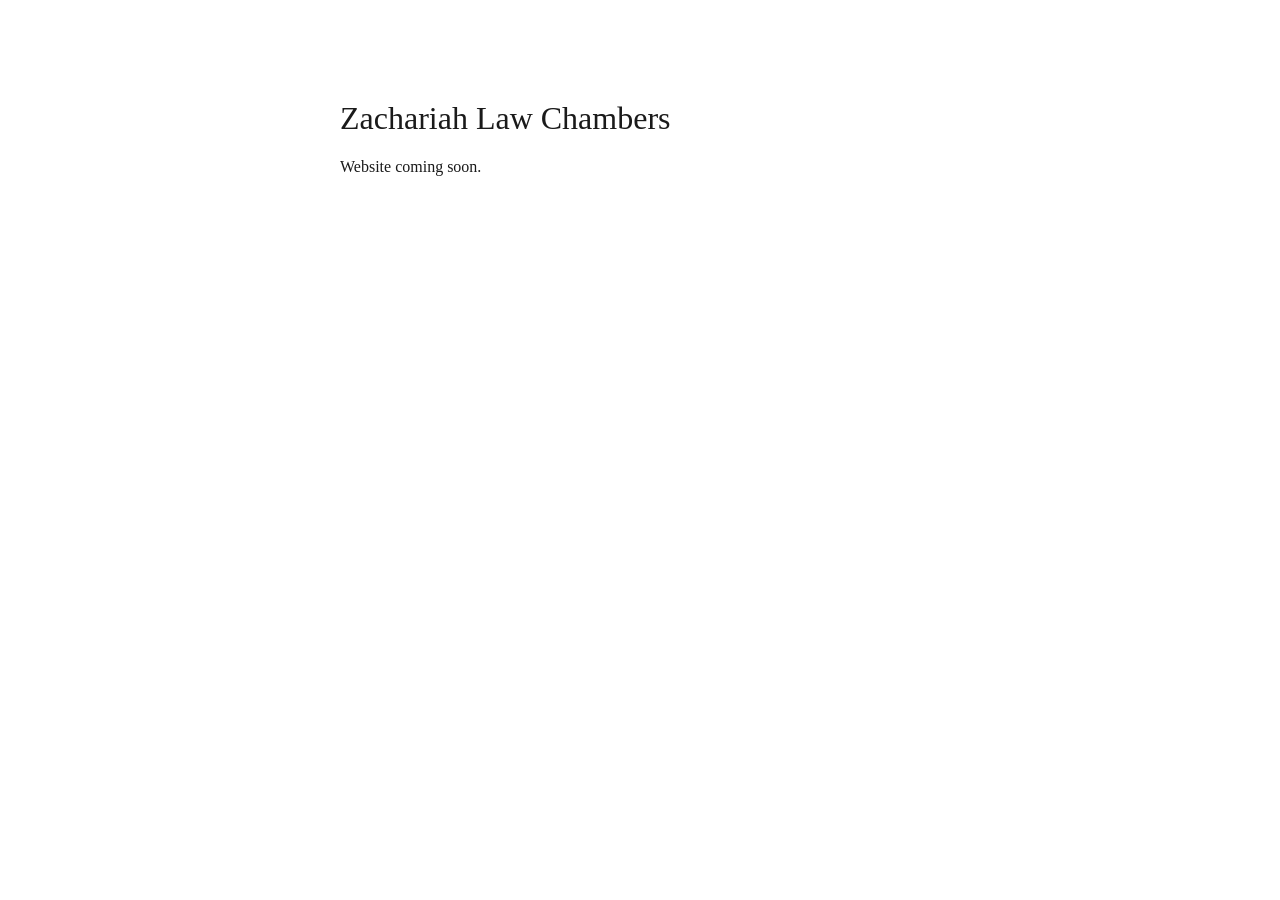
==== index.html @ 3ccd7666 "Create index.html" ====
<!DOCTYPE html>
<html lang="en">
<head>
    <meta charset="UTF-8">
    <meta name="viewport" content="width=device-width, initial-scale=1.0">
    <title>Zachariah Law Chambers</title>
    <meta name="robots" content="noindex">
</head>
<body style="font-family: Georgia, serif; max-width: 600px; margin: 100px auto; padding: 0 20px; color: #1a1a1a;">
    <h1 style="font-weight: normal;">Zachariah Law Chambers</h1>
    <p>Website coming soon.</p>
</body>
</html>
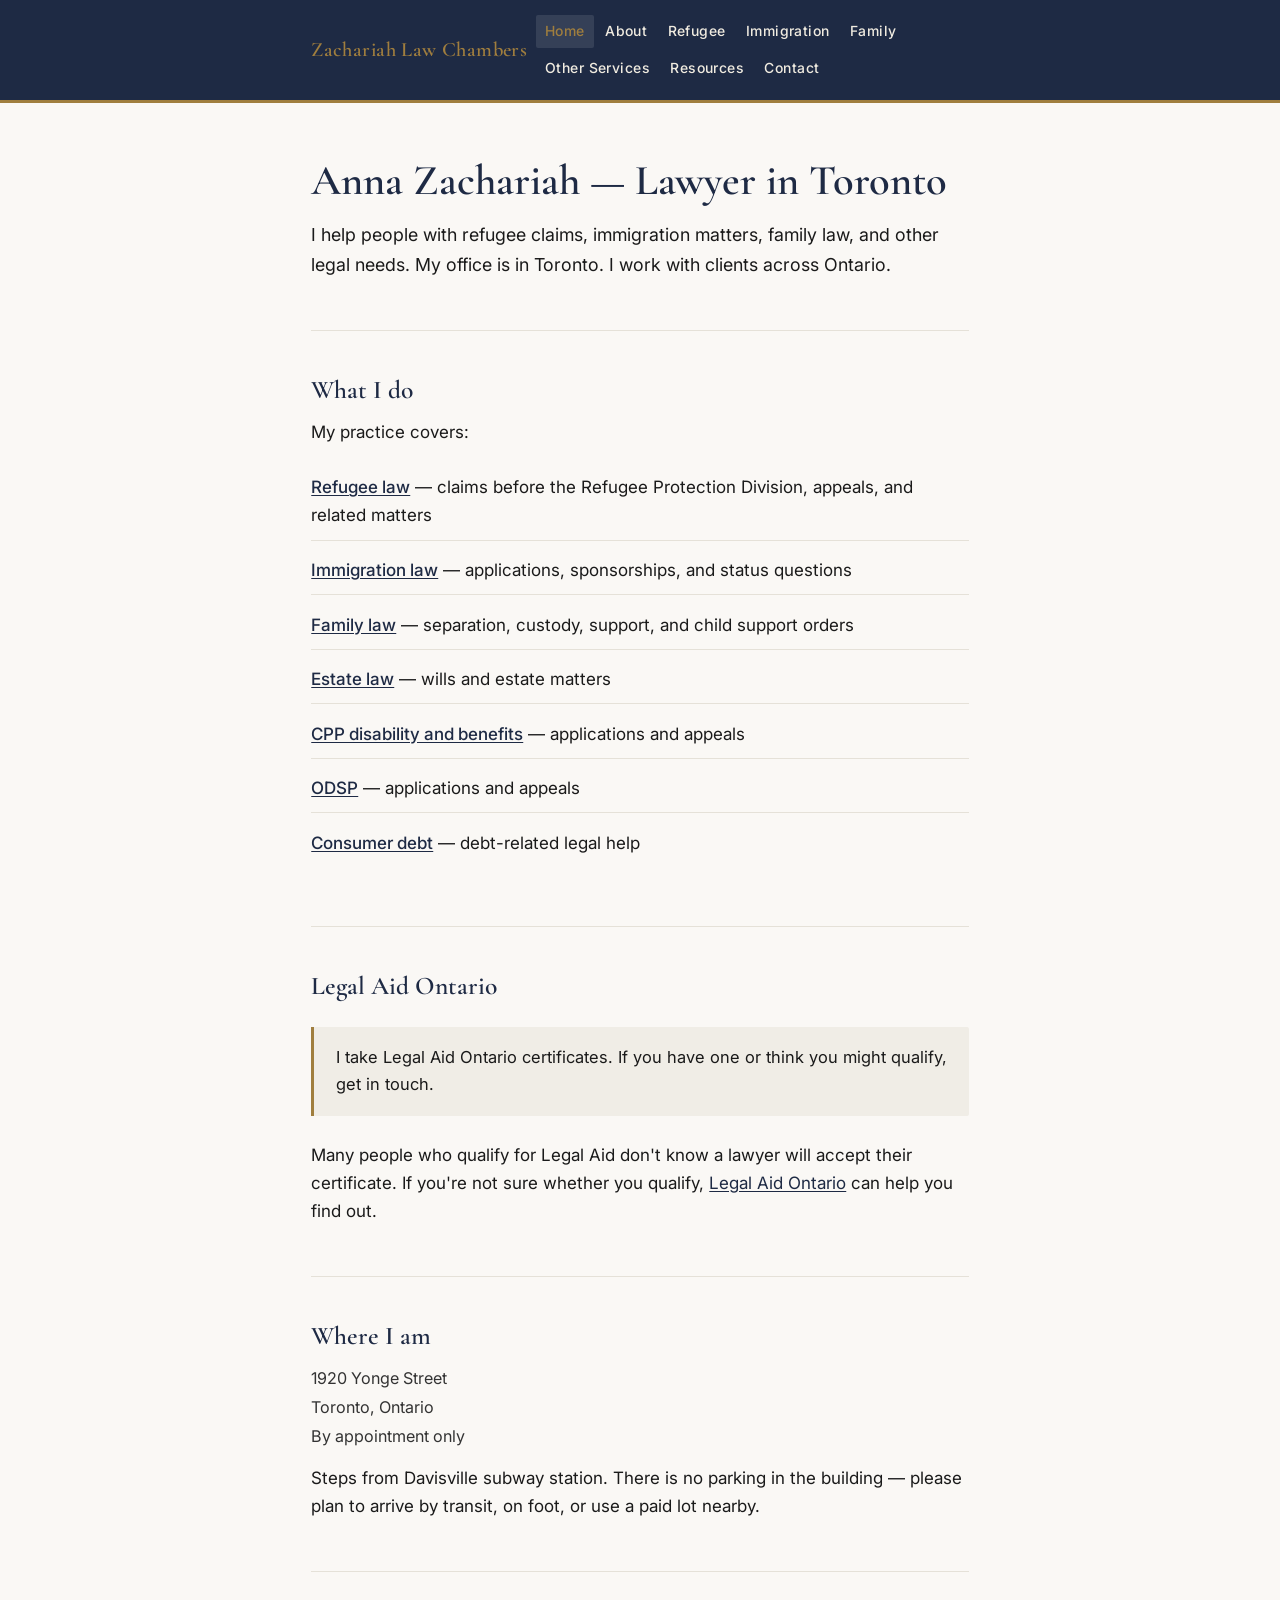
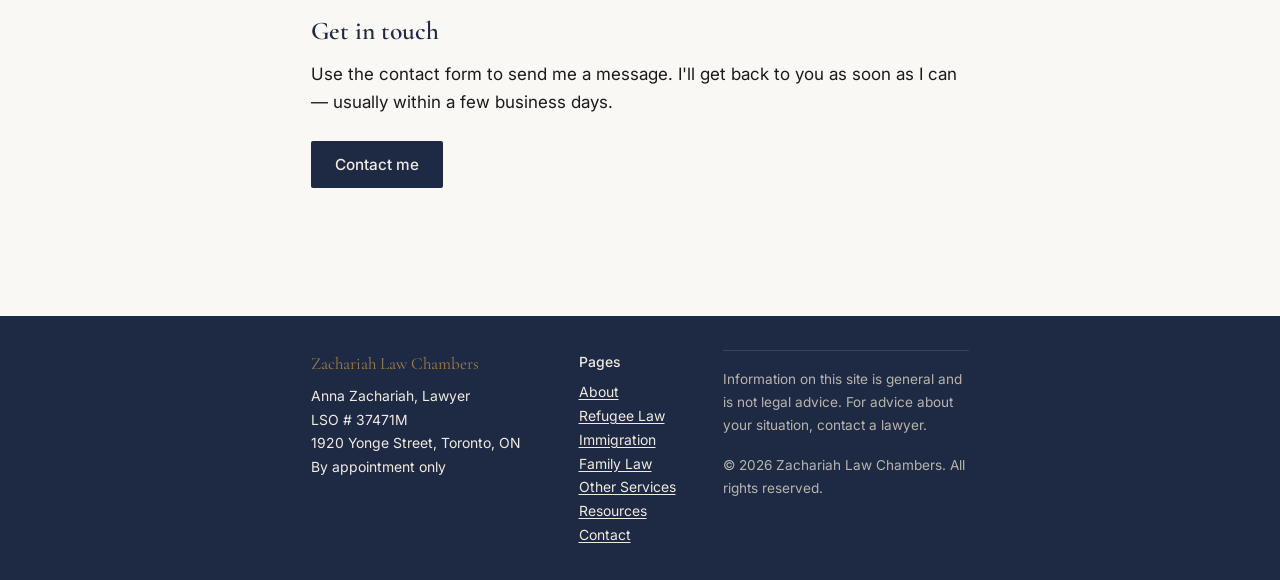
==== commit 266f42d6: "Initial build of Zachariah Law Chambers website 11 files: shared stylesheet, 8 content pages, 404, r" ====
--- a/index.html
+++ b/index.html
@@ -1,13 +1,114 @@
 <!DOCTYPE html>
 <html lang="en">
 <head>
-    <meta charset="UTF-8">
-    <meta name="viewport" content="width=device-width, initial-scale=1.0">
-    <title>Zachariah Law Chambers</title>
-    <meta name="robots" content="noindex">
+  <meta charset="UTF-8">
+  <meta name="viewport" content="width=device-width, initial-scale=1.0">
+  <title>Zachariah Law Chambers — Toronto Lawyer</title>
+  <meta name="description" content="Anna Zachariah is a Toronto lawyer focusing on refugee law, immigration, family law, and related legal matters. Accepting Legal Aid Ontario certificates.">
+  <link rel="preconnect" href="https://fonts.googleapis.com">
+  <link rel="preconnect" href="https://fonts.gstatic.com" crossorigin>
+  <link rel="stylesheet" href="styles.css">
 </head>
-<body style="font-family: Georgia, serif; max-width: 600px; margin: 100px auto; padding: 0 20px; color: #1a1a1a;">
-    <h1 style="font-weight: normal;">Zachariah Law Chambers</h1>
-    <p>Website coming soon.</p>
+<body>
+
+  <a href="#main-content" class="skip-link">Skip to main content</a>
+
+  <header class="site-header">
+    <div class="container">
+      <a href="index.html" class="site-name">Zachariah Law Chambers</a>
+      <nav class="site-nav" aria-label="Main navigation">
+        <a href="index.html" aria-current="page">Home</a>
+        <a href="about.html">About</a>
+        <a href="refugee.html">Refugee</a>
+        <a href="immigration.html">Immigration</a>
+        <a href="family.html">Family</a>
+        <a href="other-services.html">Other Services</a>
+        <a href="resources.html">Resources</a>
+        <a href="contact.html">Contact</a>
+      </nav>
+    </div>
+  </header>
+
+  <main id="main-content">
+
+    <div class="container">
+
+      <div class="page-intro">
+        <h1>Anna Zachariah — Lawyer in Toronto</h1>
+        <p>I help people with refugee claims, immigration matters, family law, and other legal needs. My office is in Toronto. I work with clients across Ontario.</p>
+      </div>
+
+      <div class="page-content">
+
+        <section>
+          <h2>What I do</h2>
+          <p>My practice covers:</p>
+          <ul class="practice-list">
+            <li><a href="refugee.html">Refugee law</a> — claims before the Refugee Protection Division, appeals, and related matters</li>
+            <li><a href="immigration.html">Immigration law</a> — applications, sponsorships, and status questions</li>
+            <li><a href="family.html">Family law</a> — separation, custody, support, and child support orders</li>
+            <li><a href="other-services.html">Estate law</a> — wills and estate matters</li>
+            <li><a href="other-services.html">CPP disability and benefits</a> — applications and appeals</li>
+            <li><a href="other-services.html">ODSP</a> — applications and appeals</li>
+            <li><a href="other-services.html">Consumer debt</a> — debt-related legal help</li>
+          </ul>
+        </section>
+
+        <section>
+          <h2>Legal Aid Ontario</h2>
+          <div class="highlight-box">
+            <p>I take Legal Aid Ontario certificates. If you have one or think you might qualify, get in touch.</p>
+          </div>
+          <p>Many people who qualify for Legal Aid don't know a lawyer will accept their certificate. If you're not sure whether you qualify, <a href="https://www.legalaid.on.ca" target="_blank" rel="noopener">Legal Aid Ontario</a> can help you find out.</p>
+        </section>
+
+        <section>
+          <h2>Where I am</h2>
+          <address class="address-block">
+            1920 Yonge Street<br>
+            Toronto, Ontario<br>
+            By appointment only
+          </address>
+          <p style="margin-top:0.75rem;">Steps from Davisville subway station. There is no parking in the building — please plan to arrive by transit, on foot, or use a paid lot nearby.</p>
+        </section>
+
+        <section>
+          <h2>Get in touch</h2>
+          <p>Use the contact form to send me a message. I'll get back to you as soon as I can — usually within a few business days.</p>
+          <a href="contact.html" class="btn">Contact me</a>
+        </section>
+
+      </div>
+
+    </div>
+
+  </main>
+
+  <footer class="site-footer">
+    <div class="container">
+      <div>
+        <span class="footer-firm">Zachariah Law Chambers</span>
+        Anna Zachariah, Lawyer<br>
+        LSO # 37471M<br>
+        1920 Yonge Street, Toronto, ON<br>
+        By appointment only
+      </div>
+      <div>
+        <strong style="display:block;margin-bottom:0.4rem;color:#f0ebe0;">Pages</strong>
+        <a href="about.html">About</a><br>
+        <a href="refugee.html">Refugee Law</a><br>
+        <a href="immigration.html">Immigration</a><br>
+        <a href="family.html">Family Law</a><br>
+        <a href="other-services.html">Other Services</a><br>
+        <a href="resources.html">Resources</a><br>
+        <a href="contact.html">Contact</a>
+      </div>
+      <div class="footer-disclaimer">
+        <p>Information on this site is general and is not legal advice. For advice about your situation, contact a lawyer.</p>
+        <p style="margin-top:0.5rem;">&copy; 2026 Zachariah Law Chambers. All rights reserved.</p>
+      </div>
+    </div>
+  </footer>
+
 </body>
 </html>
--- a/styles.css
+++ b/styles.css
@@ -0,0 +1,421 @@
+/* ============================================================
+   Zachariah Law Chambers — shared stylesheet
+   ============================================================ */
+
+/* --- Google Fonts import --- */
+@import url('https://fonts.googleapis.com/css2?family=Cormorant+Garamond:ital,wght@0,400;0,600;1,400&family=Inter:wght@400;500&display=swap');
+
+/* --- Reset & box model --- */
+*, *::before, *::after {
+  box-sizing: border-box;
+  margin: 0;
+  padding: 0;
+}
+
+/* --- Design tokens --- */
+:root {
+  --bg:         #faf8f5;
+  --text:       #1a1a1a;
+  --navy:       #1e2a44;
+  --gold:       #a07e3e;
+  --border:     #e5e1d8;
+  --nav-text:   #f0ebe0;
+  --link:       #1e2a44;
+  --link-hover: #a07e3e;
+  --max-width:  700px;
+  --font-serif: 'Cormorant Garamond', Georgia, serif;
+  --font-sans:  'Inter', system-ui, sans-serif;
+}
+
+/* --- Base --- */
+html {
+  font-size: 17px;
+  -webkit-text-size-adjust: 100%;
+}
+
+body {
+  background-color: var(--bg);
+  color: var(--text);
+  font-family: var(--font-sans);
+  line-height: 1.65;
+  min-height: 100vh;
+  display: flex;
+  flex-direction: column;
+}
+
+main {
+  flex: 1;
+}
+
+/* --- Typography --- */
+h1, h2, h3 {
+  font-family: var(--font-serif);
+  font-weight: 600;
+  line-height: 1.25;
+  color: var(--navy);
+}
+
+h1 { font-size: 2rem; }
+h2 { font-size: 1.5rem; margin-top: 2.5rem; margin-bottom: 0.75rem; }
+h3 { font-size: 1.15rem; margin-top: 1.75rem; margin-bottom: 0.5rem; }
+
+p { margin-bottom: 1rem; }
+
+ul, ol {
+  padding-left: 1.5rem;
+  margin-bottom: 1rem;
+}
+
+li { margin-bottom: 0.3rem; }
+
+strong { font-weight: 500; }
+
+a {
+  color: var(--link);
+  text-decoration: underline;
+  text-underline-offset: 2px;
+}
+
+a:hover, a:focus {
+  color: var(--link-hover);
+}
+
+/* --- Layout container --- */
+.container {
+  width: 100%;
+  max-width: var(--max-width);
+  margin: 0 auto;
+  padding: 0 1.25rem;
+}
+
+/* --- Site header --- */
+.site-header {
+  background-color: var(--navy);
+  padding: 0.9rem 0;
+  border-bottom: 3px solid var(--gold);
+}
+
+.site-header .container {
+  display: flex;
+  align-items: center;
+  justify-content: space-between;
+  flex-wrap: wrap;
+  gap: 0.5rem;
+}
+
+.site-name {
+  font-family: var(--font-serif);
+  font-size: 1.2rem;
+  font-weight: 600;
+  color: var(--gold);
+  text-decoration: none;
+  letter-spacing: 0.02em;
+  flex-shrink: 0;
+}
+
+.site-name:hover {
+  color: #c4a060;
+}
+
+/* --- Navigation --- */
+.site-nav {
+  display: flex;
+  flex-wrap: wrap;
+  gap: 0.2rem 0.1rem;
+  align-items: center;
+}
+
+.site-nav a {
+  color: var(--nav-text);
+  text-decoration: none;
+  font-size: 0.82rem;
+  font-weight: 500;
+  letter-spacing: 0.03em;
+  padding: 0.3rem 0.55rem;
+  border-radius: 2px;
+  transition: background-color 0.15s, color 0.15s;
+  white-space: nowrap;
+}
+
+.site-nav a:hover,
+.site-nav a:focus,
+.site-nav a[aria-current="page"] {
+  background-color: rgba(255,255,255,0.1);
+  color: var(--gold);
+}
+
+/* --- Page hero / intro block --- */
+.page-intro {
+  padding: 3rem 0 2rem;
+  border-bottom: 1px solid var(--border);
+  margin-bottom: 2.5rem;
+}
+
+.page-intro h1 {
+  margin-bottom: 0.75rem;
+}
+
+.page-intro p {
+  font-size: 1.05rem;
+  max-width: 60ch;
+}
+
+/* --- Main content area --- */
+.page-content {
+  padding-bottom: 3rem;
+}
+
+.page-content section {
+  margin-bottom: 2.5rem;
+  padding-bottom: 2rem;
+  border-bottom: 1px solid var(--border);
+}
+
+.page-content section:last-child {
+  border-bottom: none;
+}
+
+/* --- Practice area list (home page) --- */
+.practice-list {
+  list-style: none;
+  padding-left: 0;
+  margin-bottom: 1.5rem;
+}
+
+.practice-list li {
+  padding: 0.6rem 0;
+  border-bottom: 1px solid var(--border);
+  font-size: 1rem;
+}
+
+.practice-list li:last-child {
+  border-bottom: none;
+}
+
+.practice-list a {
+  font-weight: 500;
+}
+
+/* --- Highlight box (LAO, key info) --- */
+.highlight-box {
+  background-color: #f0ede6;
+  border-left: 3px solid var(--gold);
+  padding: 1rem 1.25rem;
+  margin: 1.5rem 0;
+  border-radius: 0 2px 2px 0;
+}
+
+.highlight-box p {
+  margin-bottom: 0;
+  font-size: 0.97rem;
+}
+
+/* --- CTA button --- */
+.btn {
+  display: inline-block;
+  background-color: var(--navy);
+  color: var(--nav-text);
+  text-decoration: none;
+  font-family: var(--font-sans);
+  font-size: 0.9rem;
+  font-weight: 500;
+  padding: 0.65rem 1.4rem;
+  border-radius: 2px;
+  border: none;
+  cursor: pointer;
+  transition: background-color 0.15s;
+  margin-top: 0.5rem;
+}
+
+.btn:hover, .btn:focus {
+  background-color: #2c3d60;
+  color: var(--nav-text);
+}
+
+/* --- Disclaimer box --- */
+.disclaimer-box {
+  background-color: #f5f2ed;
+  border: 1px solid var(--border);
+  padding: 1rem 1.25rem;
+  margin: 1.5rem 0;
+  font-size: 0.88rem;
+  color: #444;
+  border-radius: 2px;
+}
+
+.disclaimer-box p {
+  margin-bottom: 0;
+}
+
+/* --- Contact form --- */
+.contact-form {
+  margin: 1.5rem 0;
+}
+
+.form-group {
+  margin-bottom: 1.25rem;
+}
+
+.form-group label {
+  display: block;
+  font-size: 0.9rem;
+  font-weight: 500;
+  margin-bottom: 0.35rem;
+  color: var(--text);
+}
+
+.form-group input,
+.form-group textarea,
+.form-group select {
+  width: 100%;
+  font-family: var(--font-sans);
+  font-size: 0.97rem;
+  padding: 0.6rem 0.75rem;
+  border: 1px solid #c8c4bc;
+  border-radius: 2px;
+  background-color: #fff;
+  color: var(--text);
+  line-height: 1.5;
+  transition: border-color 0.15s;
+}
+
+.form-group input:focus,
+.form-group textarea:focus {
+  outline: none;
+  border-color: var(--navy);
+}
+
+.form-group textarea {
+  min-height: 130px;
+  resize: vertical;
+}
+
+/* --- Resources links list --- */
+.resource-group {
+  margin-bottom: 2rem;
+}
+
+.resource-group h3 {
+  margin-bottom: 0.75rem;
+}
+
+.resource-list {
+  list-style: none;
+  padding-left: 0;
+}
+
+.resource-list li {
+  padding: 0.55rem 0;
+  border-bottom: 1px solid var(--border);
+  font-size: 0.97rem;
+}
+
+.resource-list li:last-child {
+  border-bottom: none;
+}
+
+.resource-list .resource-desc {
+  display: block;
+  color: #555;
+  font-size: 0.88rem;
+  margin-top: 0.1rem;
+}
+
+/* --- Address block --- */
+.address-block {
+  font-style: normal;
+  font-size: 0.95rem;
+  line-height: 1.8;
+  color: #333;
+}
+
+/* --- Photo placeholder --- */
+.photo-placeholder {
+  width: 160px;
+  height: 200px;
+  background-color: var(--border);
+  display: flex;
+  align-items: center;
+  justify-content: center;
+  font-size: 0.82rem;
+  color: #888;
+  border-radius: 2px;
+  margin-bottom: 1.5rem;
+}
+
+/* --- Site footer --- */
+.site-footer {
+  background-color: var(--navy);
+  color: var(--nav-text);
+  font-size: 0.82rem;
+  line-height: 1.7;
+  padding: 2rem 0;
+  margin-top: auto;
+}
+
+.site-footer .container {
+  display: grid;
+  grid-template-columns: 1fr;
+  gap: 1.25rem;
+}
+
+.footer-firm {
+  font-family: var(--font-serif);
+  font-size: 1rem;
+  color: var(--gold);
+  margin-bottom: 0.3rem;
+  display: block;
+}
+
+.site-footer a {
+  color: var(--nav-text);
+}
+
+.site-footer a:hover {
+  color: var(--gold);
+}
+
+.footer-disclaimer {
+  color: #b8b4ac;
+  font-size: 0.8rem;
+  border-top: 1px solid rgba(255,255,255,0.12);
+  padding-top: 1rem;
+}
+
+/* --- Mobile: 600px and up --- */
+@media (min-width: 600px) {
+  h1 { font-size: 2.25rem; }
+
+  .site-footer .container {
+    grid-template-columns: 1fr 1fr;
+  }
+}
+
+/* --- Desktop: 900px and up --- */
+@media (min-width: 900px) {
+  h1 { font-size: 2.5rem; }
+
+  .site-header .container {
+    flex-wrap: nowrap;
+  }
+
+  .site-footer .container {
+    grid-template-columns: 2fr 1fr 2fr;
+  }
+}
+
+/* --- Skip link for accessibility --- */
+.skip-link {
+  position: absolute;
+  top: -100%;
+  left: 0;
+  background: var(--gold);
+  color: #fff;
+  padding: 0.5rem 1rem;
+  font-size: 0.9rem;
+  z-index: 1000;
+}
+
+.skip-link:focus {
+  top: 0;
+}
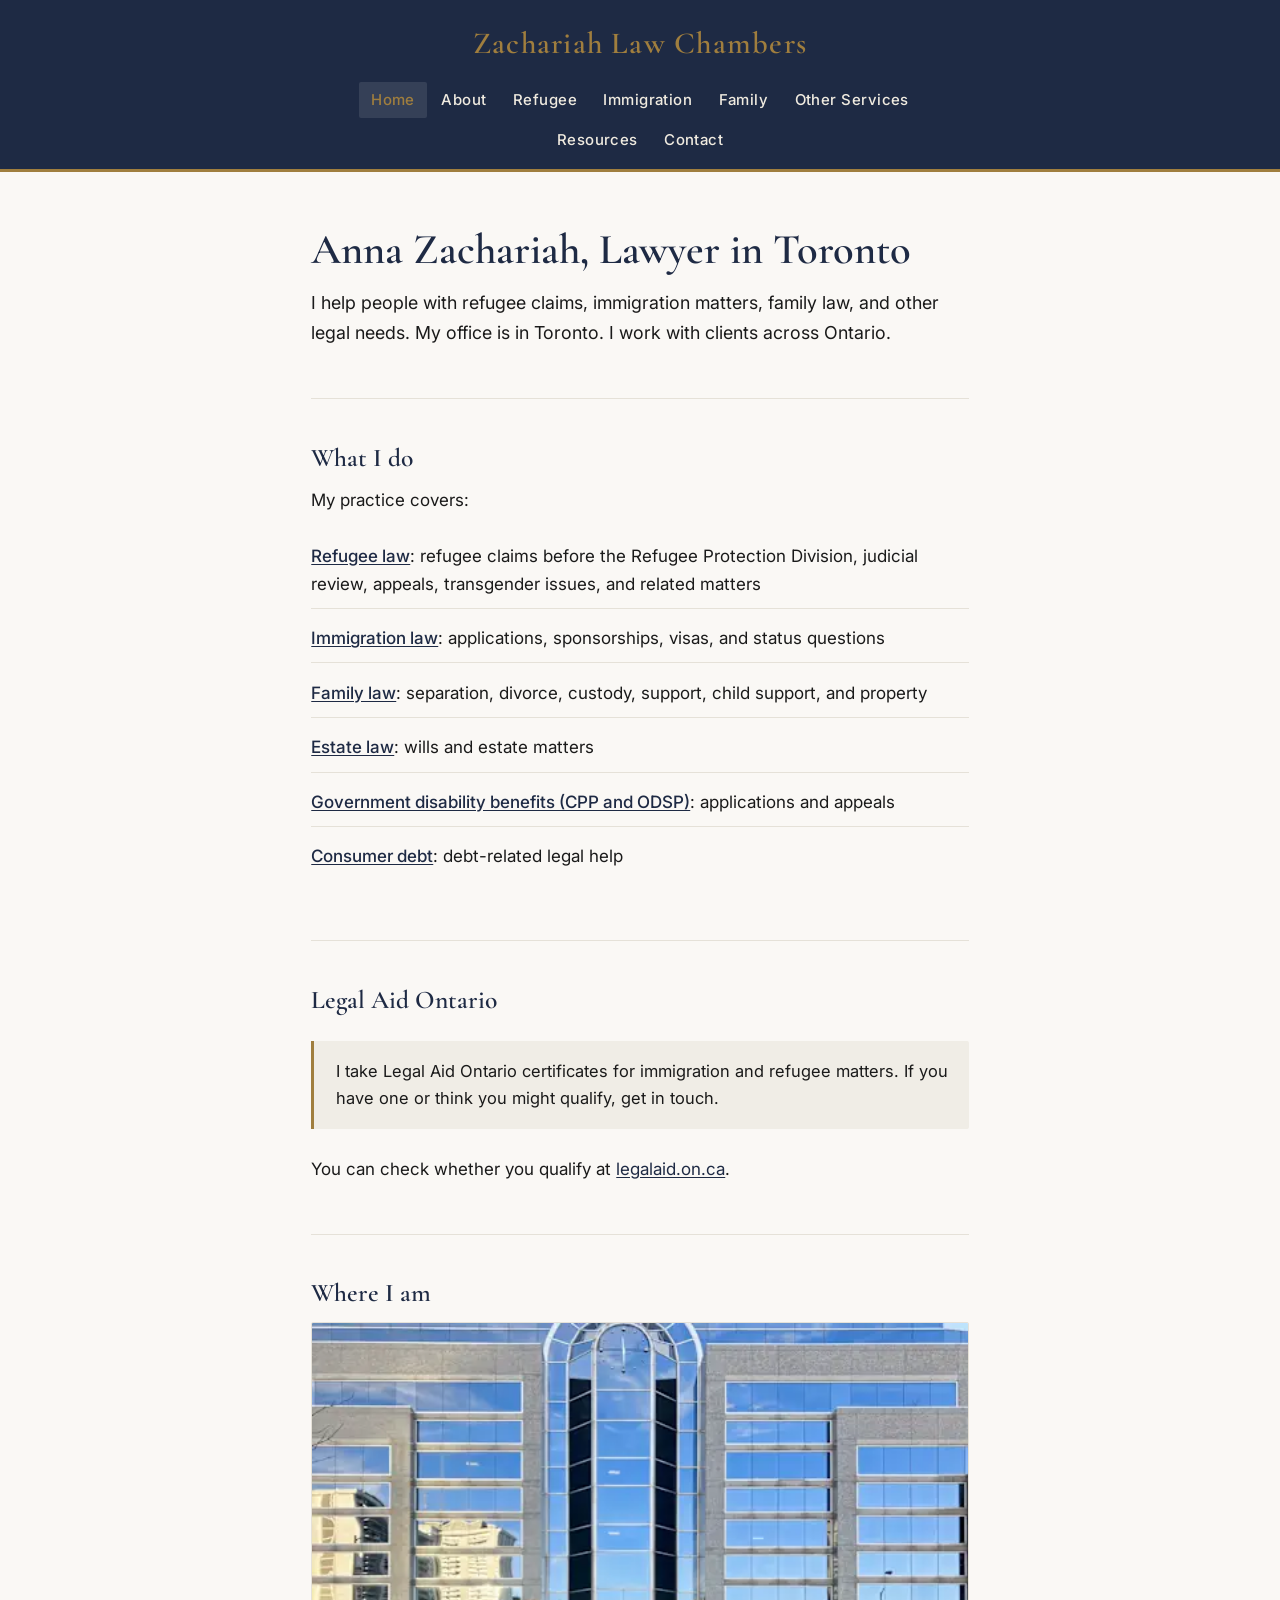
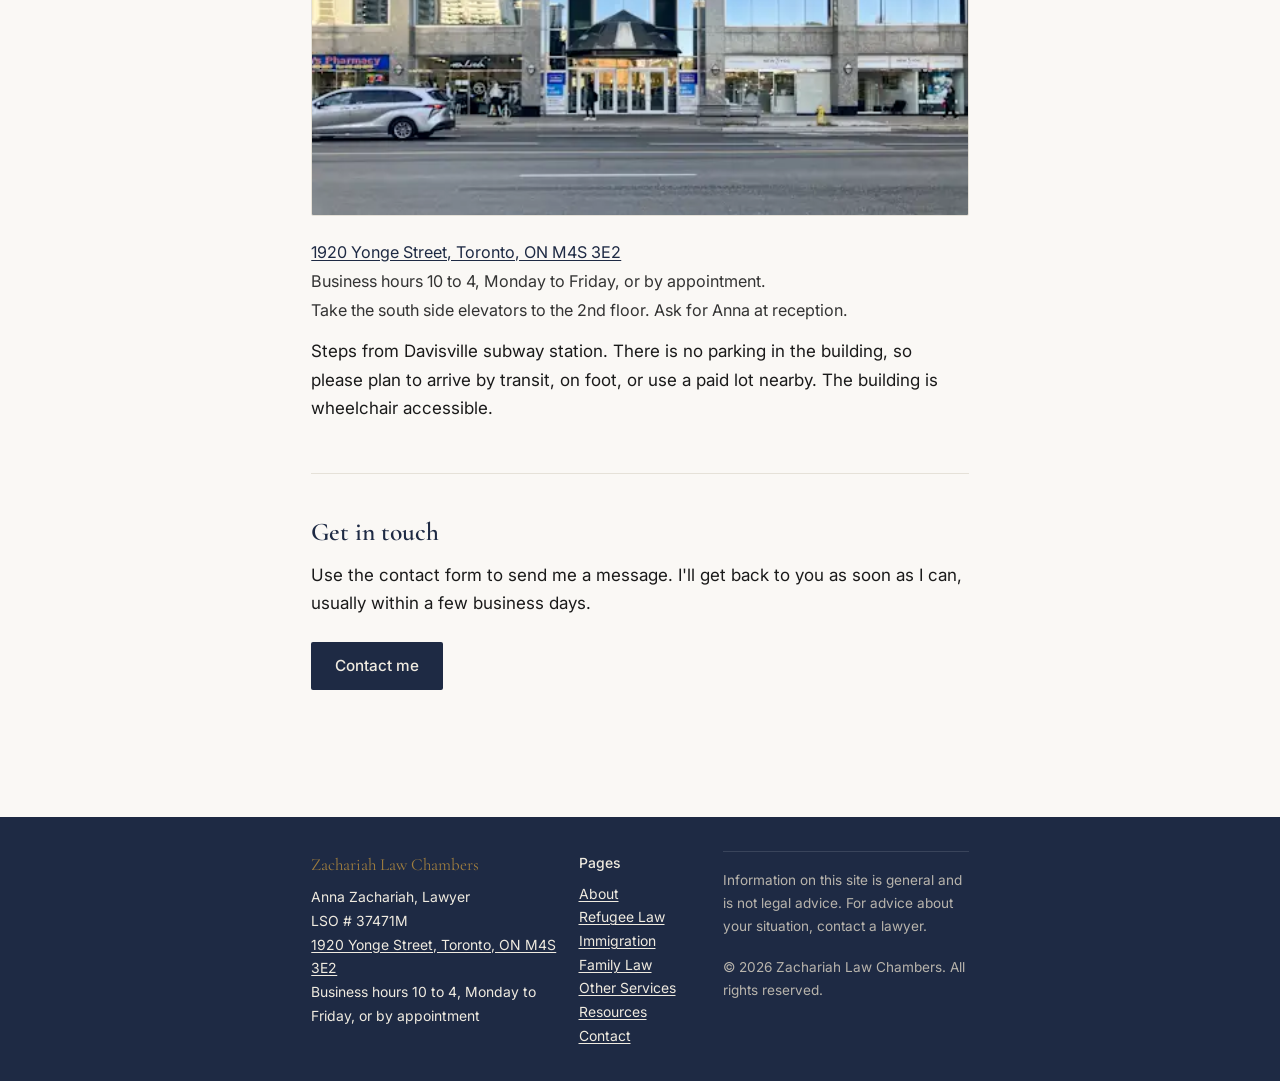
==== commit 522d6de9: "Second-round site updates: photos, address links, affiliations, sitemap - Add Anna's portrait (Anna " ====
--- a/index.html
+++ b/index.html
@@ -3,8 +3,8 @@
 <head>
   <meta charset="UTF-8">
   <meta name="viewport" content="width=device-width, initial-scale=1.0">
-  <title>Zachariah Law Chambers — Toronto Lawyer</title>
-  <meta name="description" content="Anna Zachariah is a Toronto lawyer focusing on refugee law, immigration, family law, and related legal matters. Accepting Legal Aid Ontario certificates.">
+  <title>Zachariah Law Chambers | Toronto Lawyer</title>
+  <meta name="description" content="Anna Zachariah is a Toronto lawyer focusing on refugee law, immigration, family law, and related legal matters. Accepting Legal Aid Ontario certificates for immigration and refugee matters.">
   <link rel="preconnect" href="https://fonts.googleapis.com">
   <link rel="preconnect" href="https://fonts.gstatic.com" crossorigin>
   <link rel="stylesheet" href="styles.css">
@@ -34,7 +34,7 @@
     <div class="container">
 
       <div class="page-intro">
-        <h1>Anna Zachariah — Lawyer in Toronto</h1>
+        <h1>Anna Zachariah, Lawyer in Toronto</h1>
         <p>I help people with refugee claims, immigration matters, family law, and other legal needs. My office is in Toronto. I work with clients across Ontario.</p>
       </div>
 
@@ -44,37 +44,39 @@
           <h2>What I do</h2>
           <p>My practice covers:</p>
           <ul class="practice-list">
-            <li><a href="refugee.html">Refugee law</a> — claims before the Refugee Protection Division, appeals, and related matters</li>
-            <li><a href="immigration.html">Immigration law</a> — applications, sponsorships, and status questions</li>
-            <li><a href="family.html">Family law</a> — separation, custody, support, and child support orders</li>
-            <li><a href="other-services.html">Estate law</a> — wills and estate matters</li>
-            <li><a href="other-services.html">CPP disability and benefits</a> — applications and appeals</li>
-            <li><a href="other-services.html">ODSP</a> — applications and appeals</li>
-            <li><a href="other-services.html">Consumer debt</a> — debt-related legal help</li>
+            <li><a href="refugee.html">Refugee law</a>: refugee claims before the Refugee Protection Division, judicial review, appeals, transgender issues, and related matters</li>
+            <li><a href="immigration.html">Immigration law</a>: applications, sponsorships, visas, and status questions</li>
+            <li><a href="family.html">Family law</a>: separation, divorce, custody, support, child support, and property</li>
+            <li><a href="other-services.html">Estate law</a>: wills and estate matters</li>
+            <li><a href="other-services.html">Government disability benefits (CPP and ODSP)</a>: applications and appeals</li>
+            <li><a href="other-services.html">Consumer debt</a>: debt-related legal help</li>
           </ul>
         </section>
 
         <section>
           <h2>Legal Aid Ontario</h2>
           <div class="highlight-box">
-            <p>I take Legal Aid Ontario certificates. If you have one or think you might qualify, get in touch.</p>
+            <p>I take Legal Aid Ontario certificates for immigration and refugee matters. If you have one or think you might qualify, get in touch.</p>
           </div>
-          <p>Many people who qualify for Legal Aid don't know a lawyer will accept their certificate. If you're not sure whether you qualify, <a href="https://www.legalaid.on.ca" target="_blank" rel="noopener">Legal Aid Ontario</a> can help you find out.</p>
+          <p>You can check whether you qualify at <a href="https://www.legalaid.on.ca" target="_blank" rel="noopener">legalaid.on.ca</a>.</p>
         </section>
 
         <section>
           <h2>Where I am</h2>
+          <figure class="office-photo">
+            <img src="1920%20yonge%20st.webp" alt="The 1920 Yonge Street office building, viewed from the street." loading="lazy">
+          </figure>
           <address class="address-block">
-            1920 Yonge Street<br>
-            Toronto, Ontario<br>
-            By appointment only
+            <a href="https://www.google.com/maps/search/?api=1&amp;query=1920+Yonge+Street+Toronto+ON+M4S+3E2" target="_blank" rel="noopener">1920 Yonge Street, Toronto, ON M4S 3E2</a><br>
+            Business hours 10 to 4, Monday to Friday, or by appointment.<br>
+            Take the south side elevators to the 2nd floor. Ask for Anna at reception.
           </address>
-          <p style="margin-top:0.75rem;">Steps from Davisville subway station. There is no parking in the building — please plan to arrive by transit, on foot, or use a paid lot nearby.</p>
+          <p style="margin-top:0.75rem;">Steps from Davisville subway station. There is no parking in the building, so please plan to arrive by transit, on foot, or use a paid lot nearby. The building is wheelchair accessible.</p>
         </section>
 
         <section>
           <h2>Get in touch</h2>
-          <p>Use the contact form to send me a message. I'll get back to you as soon as I can — usually within a few business days.</p>
+          <p>Use the contact form to send me a message. I'll get back to you as soon as I can, usually within a few business days.</p>
           <a href="contact.html" class="btn">Contact me</a>
         </section>
 
@@ -90,8 +92,8 @@
         <span class="footer-firm">Zachariah Law Chambers</span>
         Anna Zachariah, Lawyer<br>
         LSO # 37471M<br>
-        1920 Yonge Street, Toronto, ON<br>
-        By appointment only
+        <a href="https://www.google.com/maps/search/?api=1&amp;query=1920+Yonge+Street+Toronto+ON+M4S+3E2" target="_blank" rel="noopener">1920 Yonge Street, Toronto, ON M4S 3E2</a><br>
+        Business hours 10 to 4, Monday to Friday, or by appointment
       </div>
       <div>
         <strong style="display:block;margin-bottom:0.4rem;color:#f0ebe0;">Pages</strong>
--- a/styles.css
+++ b/styles.css
@@ -91,26 +91,25 @@
 /* --- Site header --- */
 .site-header {
   background-color: var(--navy);
-  padding: 0.9rem 0;
+  padding: 1.1rem 0 0.6rem;
   border-bottom: 3px solid var(--gold);
 }
 
 .site-header .container {
   display: flex;
+  flex-direction: column;
   align-items: center;
-  justify-content: space-between;
-  flex-wrap: wrap;
-  gap: 0.5rem;
+  gap: 0.75rem;
 }
 
 .site-name {
   font-family: var(--font-serif);
-  font-size: 1.2rem;
+  font-size: 1.55rem;
   font-weight: 600;
   color: var(--gold);
   text-decoration: none;
-  letter-spacing: 0.02em;
-  flex-shrink: 0;
+  letter-spacing: 0.04em;
+  text-align: center;
 }
 
 .site-name:hover {
@@ -121,7 +120,8 @@
 .site-nav {
   display: flex;
   flex-wrap: wrap;
-  gap: 0.2rem 0.1rem;
+  justify-content: center;
+  gap: 0.2rem 0.15rem;
   align-items: center;
 }
 
@@ -321,12 +321,97 @@
   margin-top: 0.1rem;
 }
 
+.resource-sublist {
+  list-style: disc;
+  padding-left: 1.25rem;
+  margin: 0.4rem 0 0.2rem;
+}
+
+.resource-sublist li {
+  border-bottom: none;
+  padding: 0.15rem 0;
+  font-size: 0.9rem;
+}
+
 /* --- Address block --- */
 .address-block {
   font-style: normal;
   font-size: 0.95rem;
   line-height: 1.8;
   color: #333;
+}
+
+/* --- Office photo --- */
+.office-photo {
+  margin: 0 0 1.25rem;
+  border-radius: 2px;
+  overflow: hidden;
+  border: 1px solid var(--border);
+}
+
+.office-photo img {
+  display: block;
+  width: 100%;
+  height: auto;
+}
+
+/* --- Anna's portrait --- */
+.anna-photo {
+  max-width: 280px;
+  margin: 0 auto 1.75rem;
+  text-align: center;
+}
+
+.anna-photo img {
+  display: block;
+  width: 100%;
+  height: auto;
+  border-radius: 2px;
+  border: 1px solid var(--border);
+}
+
+.anna-photo figcaption {
+  font-family: var(--font-serif);
+  font-style: italic;
+  font-size: 0.95rem;
+  color: #555;
+  margin-top: 0.5rem;
+}
+
+/* --- Contact form: fieldset + radio group --- */
+.contact-form fieldset {
+  border: 1px solid #c8c4bc;
+  padding: 0.6rem 1rem 0.85rem;
+  margin-bottom: 1.25rem;
+  border-radius: 2px;
+}
+
+.contact-form legend {
+  font-size: 0.9rem;
+  font-weight: 500;
+  color: var(--text);
+  padding: 0 0.4rem;
+}
+
+.contact-form .radio-row {
+  display: flex;
+  flex-wrap: wrap;
+  gap: 0.5rem 1.25rem;
+  margin-top: 0.35rem;
+}
+
+.contact-form .radio-row label {
+  font-weight: 400;
+  font-size: 0.95rem;
+  display: inline-flex;
+  align-items: center;
+  gap: 0.4rem;
+  margin-bottom: 0;
+}
+
+.contact-form .radio-row input[type="radio"] {
+  width: auto;
+  margin: 0;
 }
 
 /* --- Photo placeholder --- */
@@ -395,8 +480,13 @@
 @media (min-width: 900px) {
   h1 { font-size: 2.5rem; }
 
-  .site-header .container {
-    flex-wrap: nowrap;
+  .site-name {
+    font-size: 1.8rem;
+  }
+
+  .site-nav a {
+    font-size: 0.88rem;
+    padding: 0.35rem 0.7rem;
   }
 
   .site-footer .container {
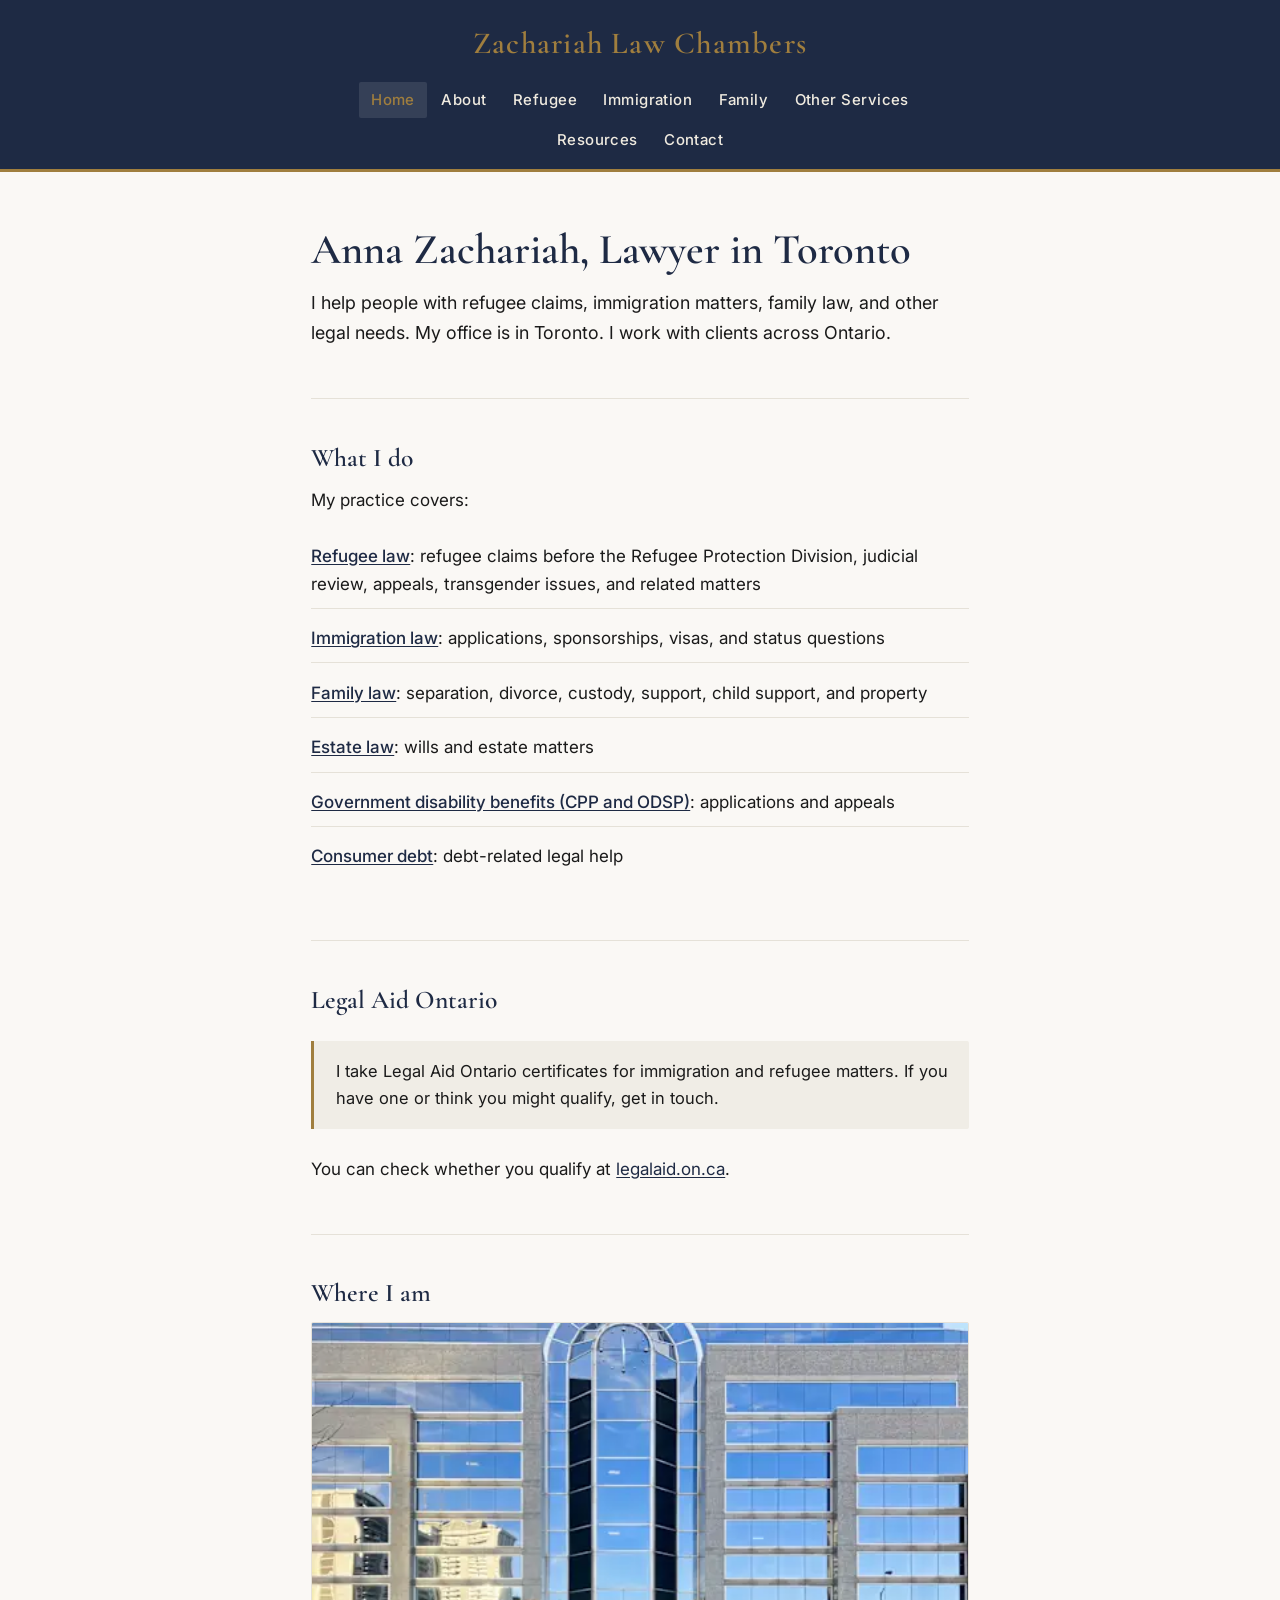
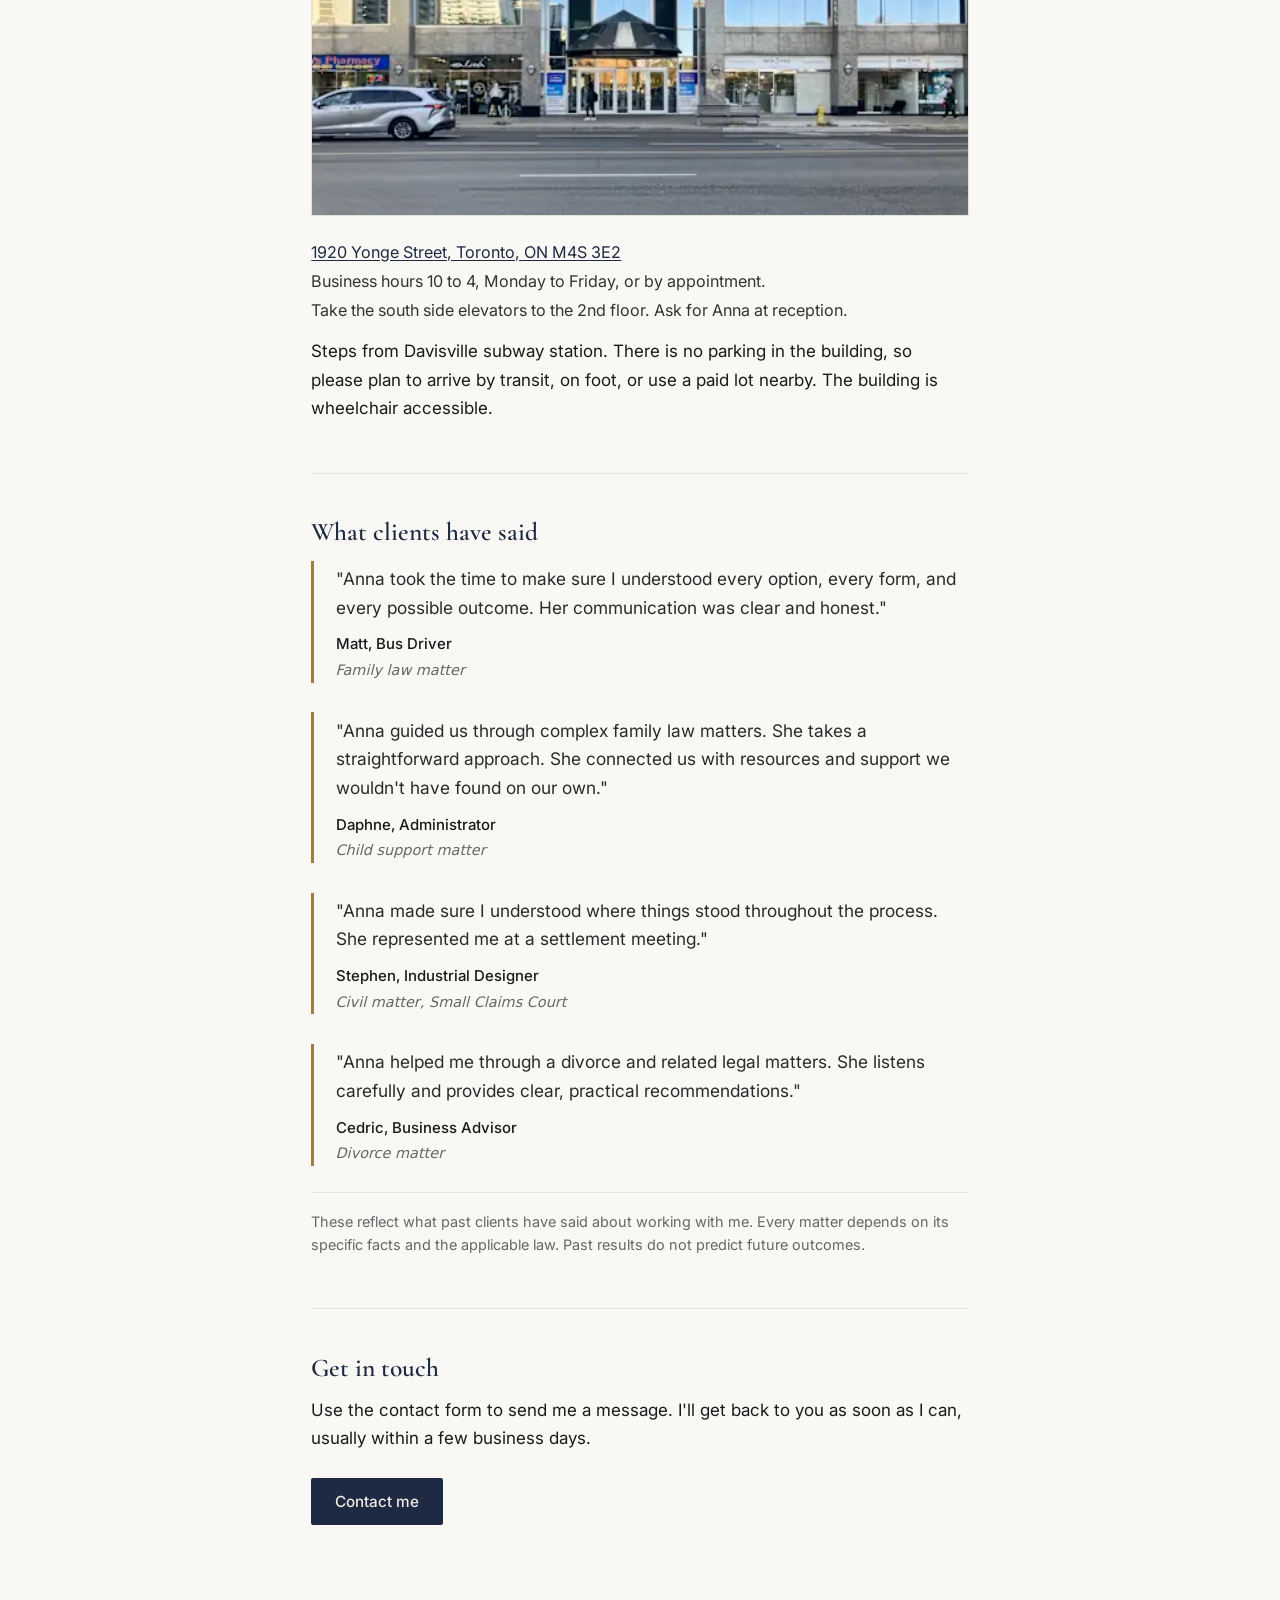
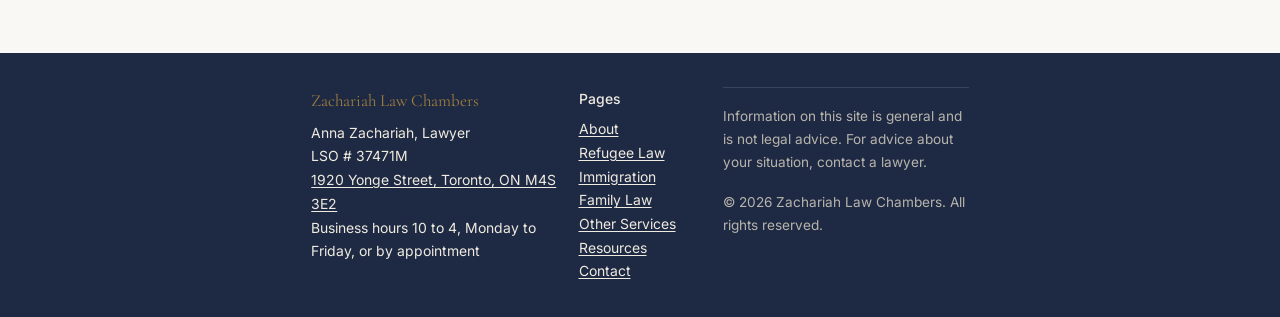
==== commit 610096ef: "Add client testimonials to home page; switch .gitignore to whitelist Co-Authored-By: Claude Opus 4.7" ====
--- a/index.html
+++ b/index.html
@@ -74,6 +74,52 @@
           <p style="margin-top:0.75rem;">Steps from Davisville subway station. There is no parking in the building, so please plan to arrive by transit, on foot, or use a paid lot nearby. The building is wheelchair accessible.</p>
         </section>
 
+        <section aria-labelledby="testimonials-heading">
+          <h2 id="testimonials-heading">What clients have said</h2>
+
+          <figure class="testimonial">
+            <blockquote>
+              <p>"Anna took the time to make sure I understood every option, every form, and every possible outcome. Her communication was clear and honest."</p>
+            </blockquote>
+            <figcaption>
+              <span class="testimonial-name">Matt, Bus Driver</span>
+              <span class="testimonial-matter">Family law matter</span>
+            </figcaption>
+          </figure>
+
+          <figure class="testimonial">
+            <blockquote>
+              <p>"Anna guided us through complex family law matters. She takes a straightforward approach. She connected us with resources and support we wouldn't have found on our own."</p>
+            </blockquote>
+            <figcaption>
+              <span class="testimonial-name">Daphne, Administrator</span>
+              <span class="testimonial-matter">Child support matter</span>
+            </figcaption>
+          </figure>
+
+          <figure class="testimonial">
+            <blockquote>
+              <p>"Anna made sure I understood where things stood throughout the process. She represented me at a settlement meeting."</p>
+            </blockquote>
+            <figcaption>
+              <span class="testimonial-name">Stephen, Industrial Designer</span>
+              <span class="testimonial-matter">Civil matter, Small Claims Court</span>
+            </figcaption>
+          </figure>
+
+          <figure class="testimonial">
+            <blockquote>
+              <p>"Anna helped me through a divorce and related legal matters. She listens carefully and provides clear, practical recommendations."</p>
+            </blockquote>
+            <figcaption>
+              <span class="testimonial-name">Cedric, Business Advisor</span>
+              <span class="testimonial-matter">Divorce matter</span>
+            </figcaption>
+          </figure>
+
+          <p class="testimonial-disclaimer">These reflect what past clients have said about working with me. Every matter depends on its specific facts and the applicable law. Past results do not predict future outcomes.</p>
+        </section>
+
         <section>
           <h2>Get in touch</h2>
           <p>Use the contact form to send me a message. I'll get back to you as soon as I can, usually within a few business days.</p>
--- a/styles.css
+++ b/styles.css
@@ -428,6 +428,57 @@
   margin-bottom: 1.5rem;
 }
 
+/* --- Testimonials (home page) --- */
+.testimonial {
+  margin: 0 0 1.75rem;
+  padding: 0.25rem 0 0 1.25rem;
+  border-left: 3px solid var(--gold);
+}
+
+.testimonial:last-of-type {
+  margin-bottom: 1.5rem;
+}
+
+.testimonial blockquote {
+  margin: 0 0 0.6rem;
+  padding: 0;
+}
+
+.testimonial blockquote p {
+  font-family: var(--font-sans);
+  font-size: 1.02rem;
+  line-height: 1.65;
+  color: #2a2a2a;
+  margin-bottom: 0;
+}
+
+.testimonial figcaption {
+  font-size: 0.88rem;
+  color: #555;
+}
+
+.testimonial-name {
+  display: block;
+  font-weight: 500;
+  color: var(--text);
+}
+
+.testimonial-matter {
+  display: block;
+  font-style: italic;
+  font-size: 0.85rem;
+  margin-top: 0.1rem;
+  color: #666;
+}
+
+.testimonial-disclaimer {
+  font-size: 0.85rem;
+  color: #666;
+  margin-top: 1.5rem;
+  padding-top: 1rem;
+  border-top: 1px solid var(--border);
+}
+
 /* --- Site footer --- */
 .site-footer {
   background-color: var(--navy);
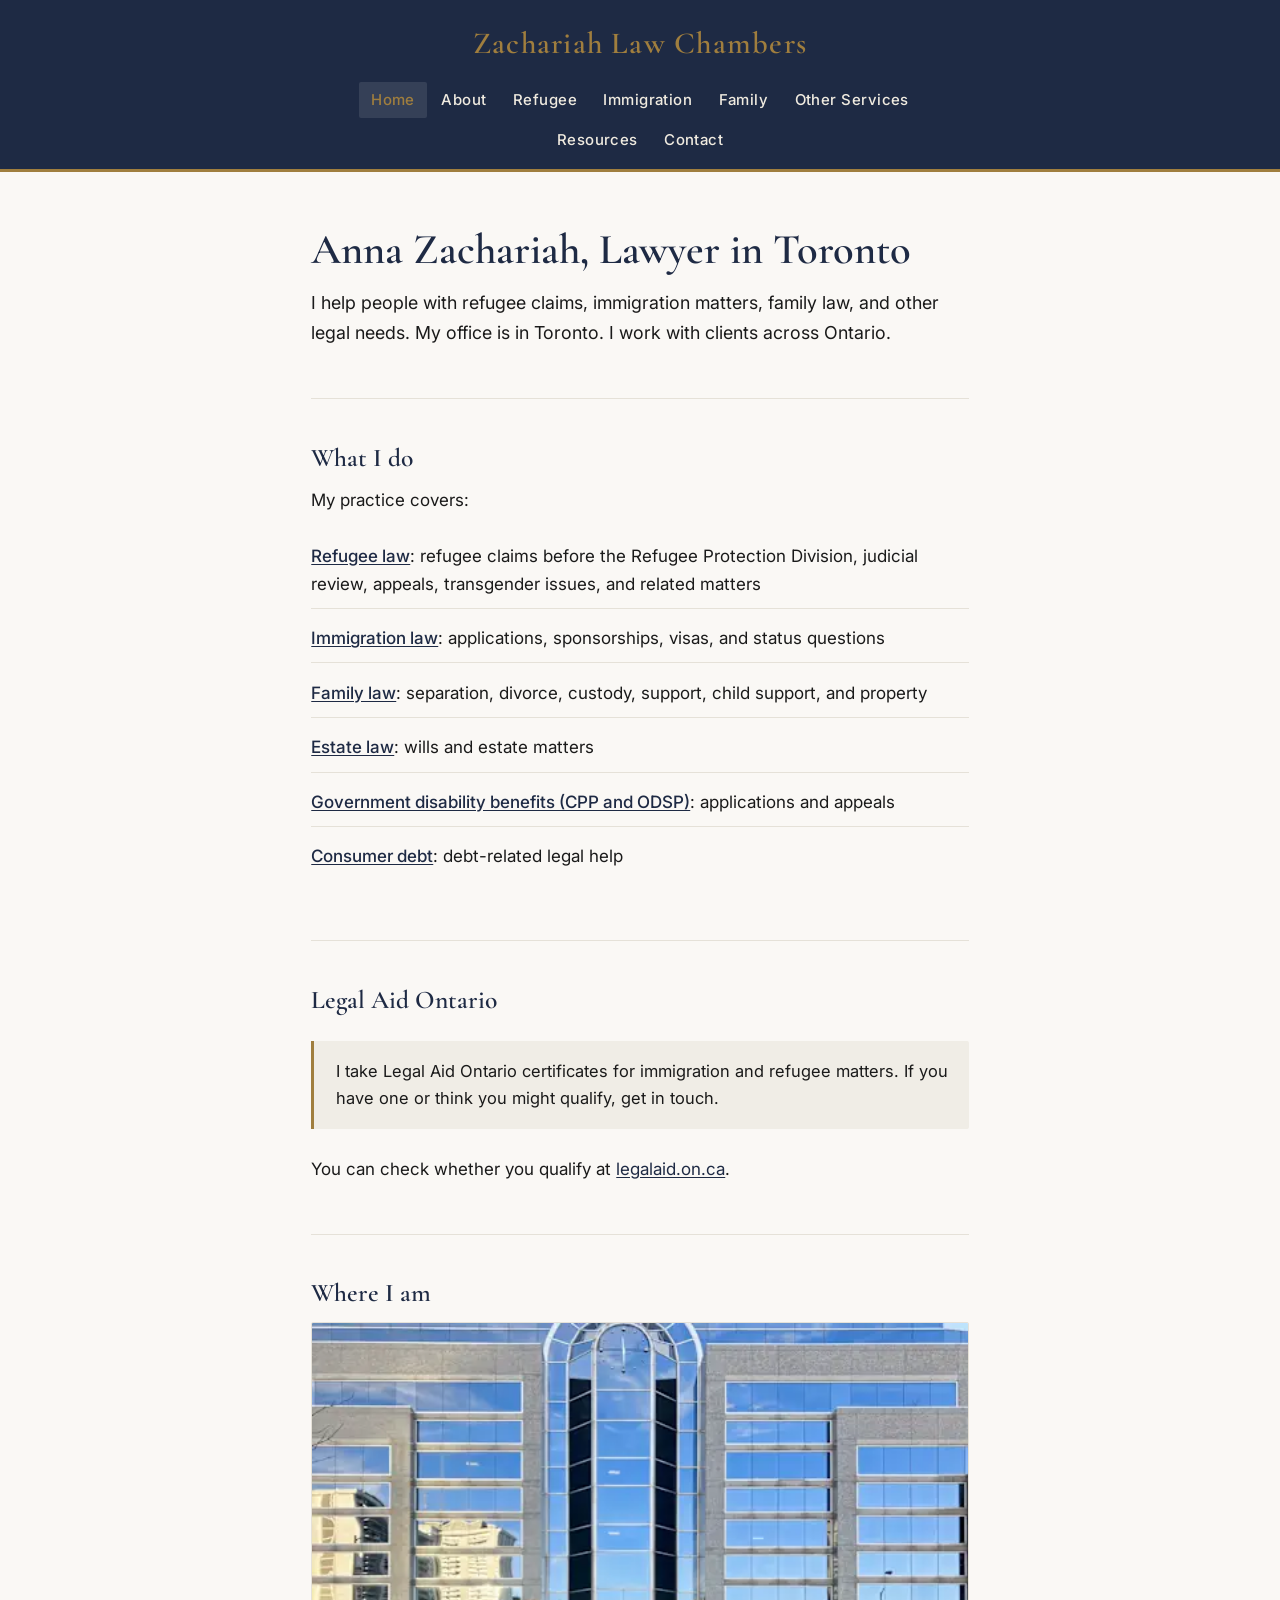
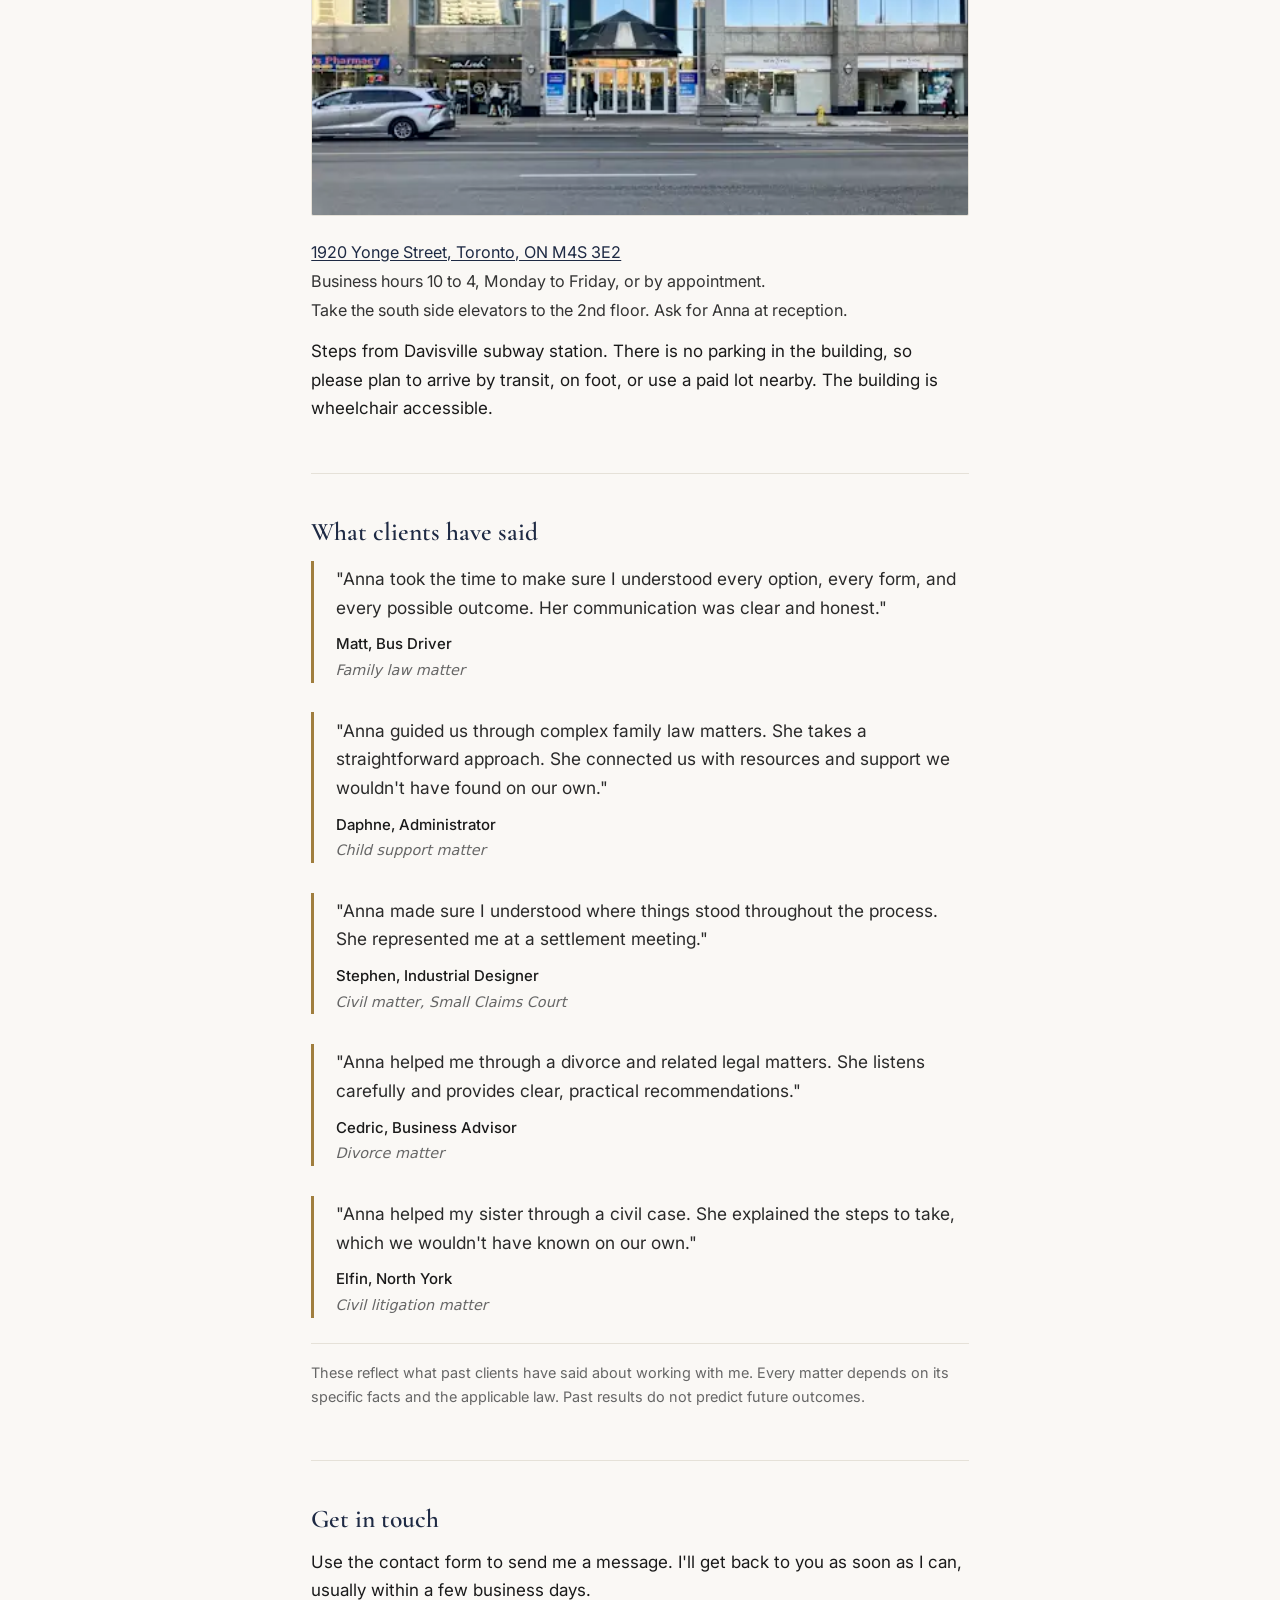
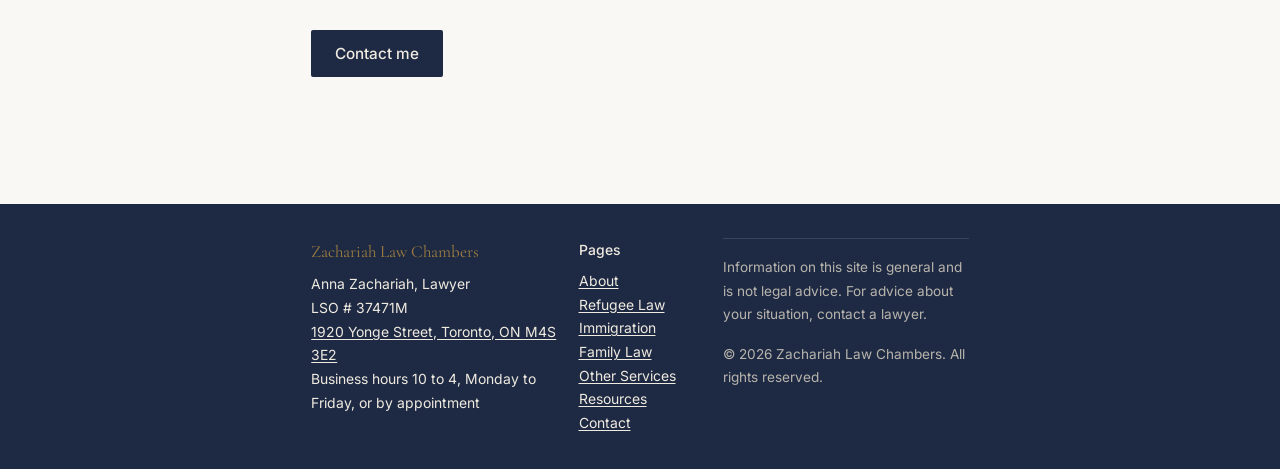
==== commit 5c92dea0: "Add fifth client testimonial (Elfin, civil litigation matter) Co-Authored-By: Claude Opus 4.7 <norep" ====
--- a/index.html
+++ b/index.html
@@ -117,6 +117,16 @@
             </figcaption>
           </figure>
 
+          <figure class="testimonial">
+            <blockquote>
+              <p>"Anna helped my sister through a civil case. She explained the steps to take, which we wouldn't have known on our own."</p>
+            </blockquote>
+            <figcaption>
+              <span class="testimonial-name">Elfin, North York</span>
+              <span class="testimonial-matter">Civil litigation matter</span>
+            </figcaption>
+          </figure>
+
           <p class="testimonial-disclaimer">These reflect what past clients have said about working with me. Every matter depends on its specific facts and the applicable law. Past results do not predict future outcomes.</p>
         </section>
 
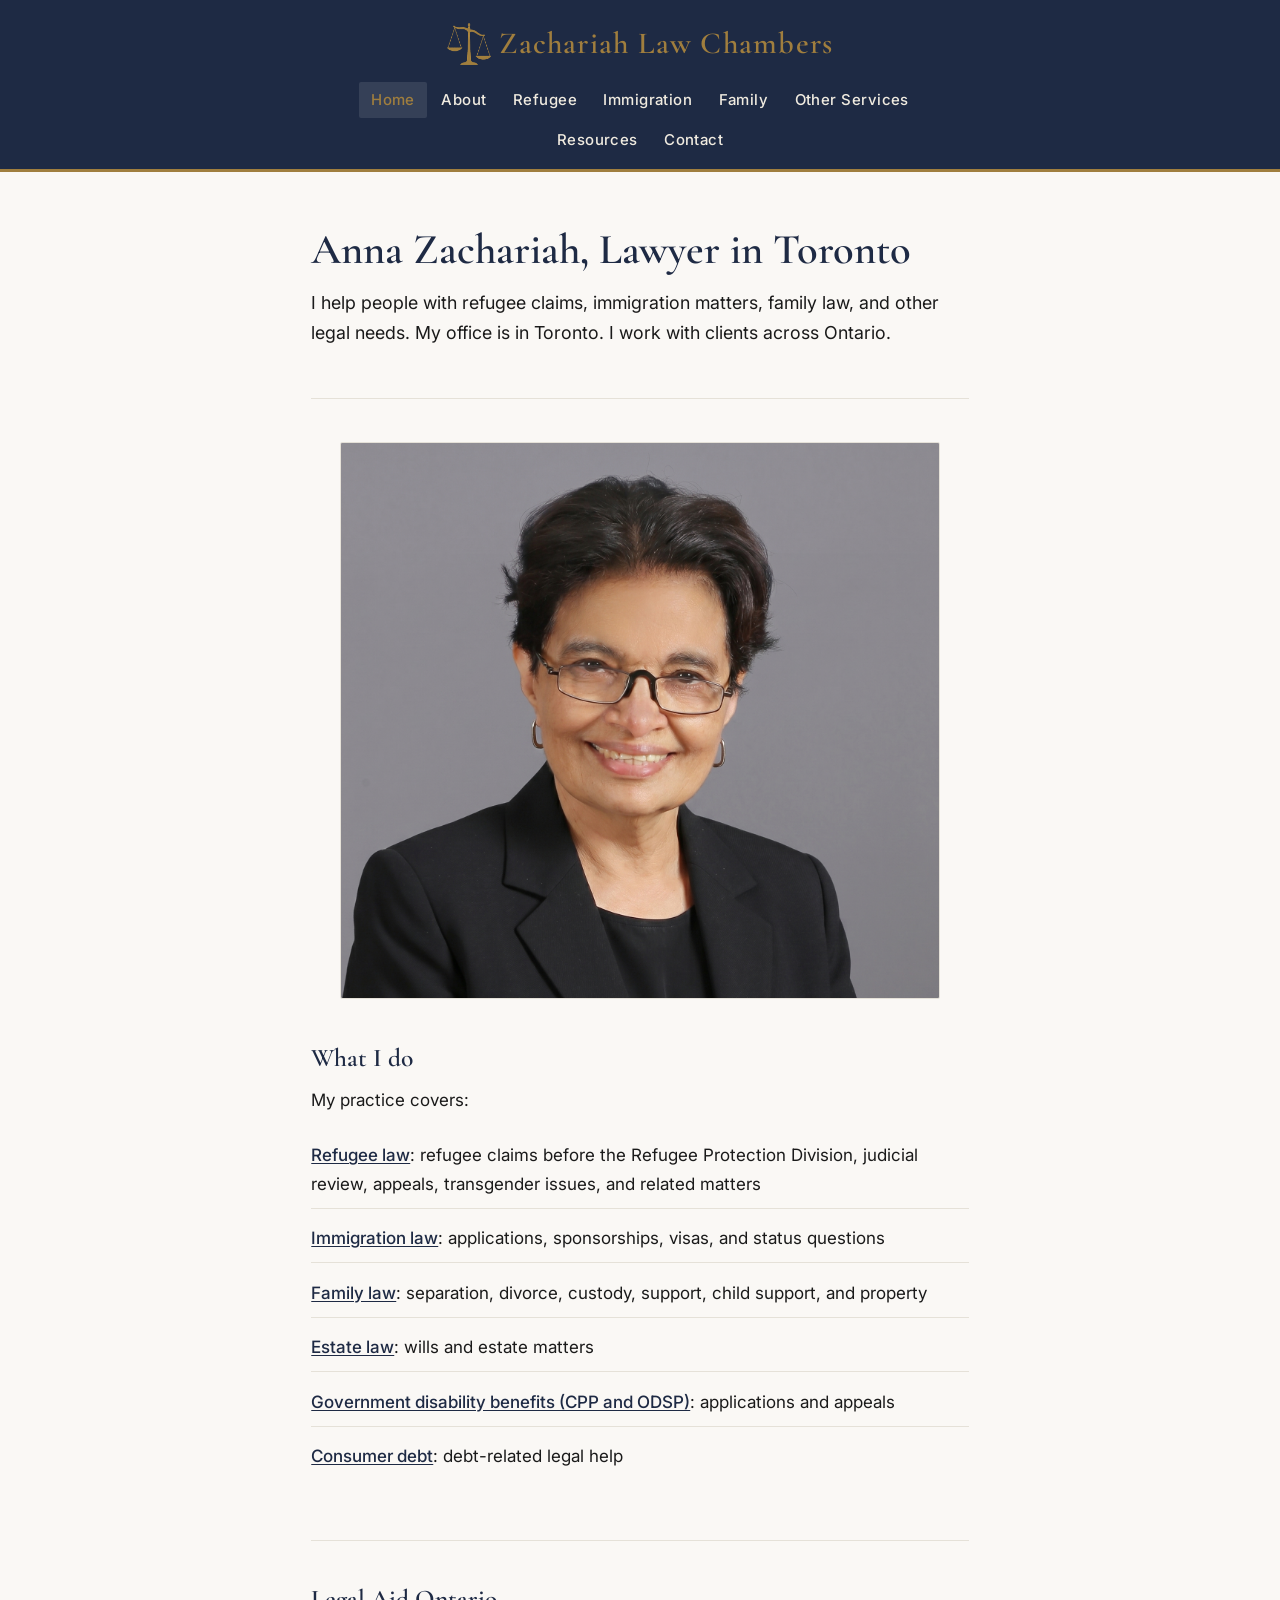
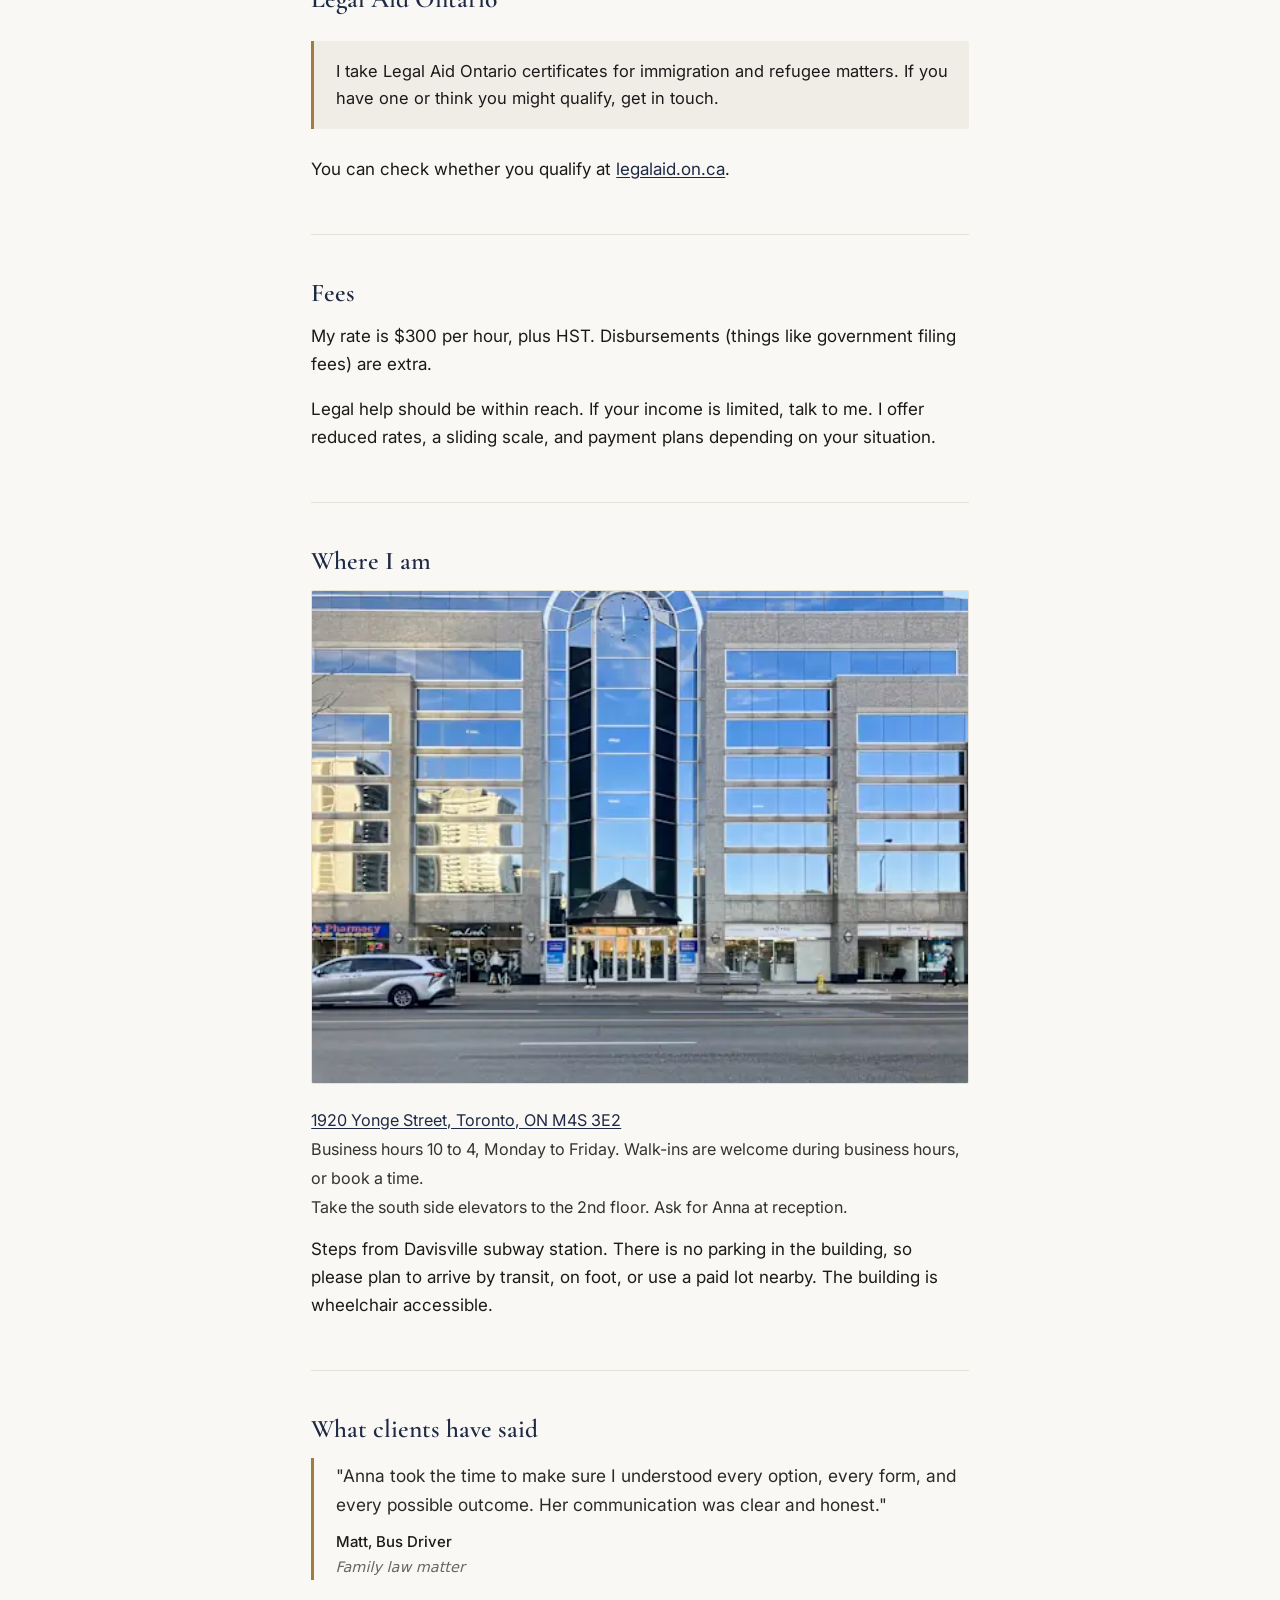
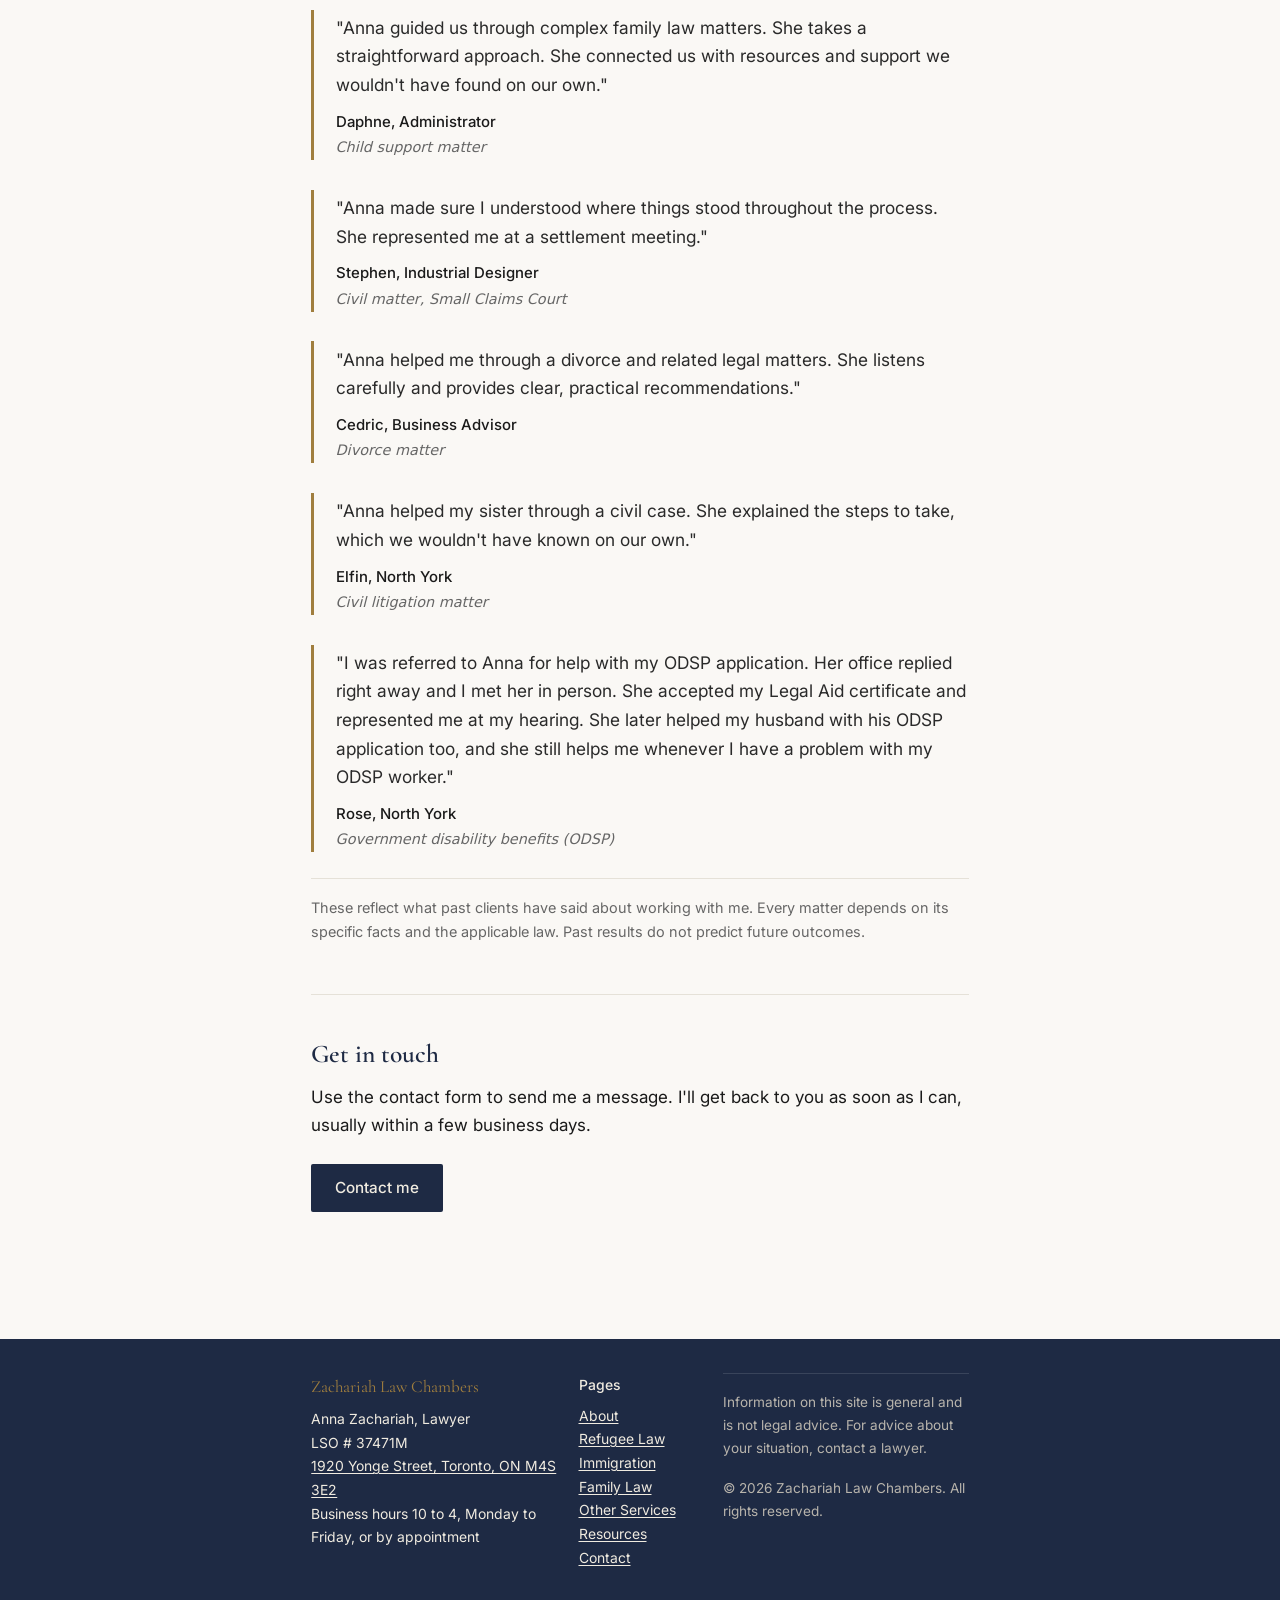
==== commit b249000b: "Add header logo, fees, walk-ins, photos, and Rose testimonial - Header: gold scales symbol beside th" ====
--- a/index.html
+++ b/index.html
@@ -15,7 +15,7 @@
 
   <header class="site-header">
     <div class="container">
-      <a href="index.html" class="site-name">Zachariah Law Chambers</a>
+      <a href="index.html" class="site-name"><img class="site-symbol" src="logo-symbol.png" alt=""> Zachariah Law Chambers</a>
       <nav class="site-nav" aria-label="Main navigation">
         <a href="index.html" aria-current="page">Home</a>
         <a href="about.html">About</a>
@@ -37,6 +37,10 @@
         <h1>Anna Zachariah, Lawyer in Toronto</h1>
         <p>I help people with refugee claims, immigration matters, family law, and other legal needs. My office is in Toronto. I work with clients across Ontario.</p>
       </div>
+
+      <figure class="anna-photo home-portrait">
+        <img src="Anna%20photo%20with%20black%20suit.png" alt="Anna Zachariah." loading="lazy">
+      </figure>
 
       <div class="page-content">
 
@@ -62,13 +66,19 @@
         </section>
 
         <section>
+          <h2>Fees</h2>
+          <p>My rate is $300 per hour, plus HST. Disbursements (things like government filing fees) are extra.</p>
+          <p>Legal help should be within reach. If your income is limited, talk to me. I offer reduced rates, a sliding scale, and payment plans depending on your situation.</p>
+        </section>
+
+        <section>
           <h2>Where I am</h2>
           <figure class="office-photo">
             <img src="1920%20yonge%20st.webp" alt="The 1920 Yonge Street office building, viewed from the street." loading="lazy">
           </figure>
           <address class="address-block">
             <a href="https://www.google.com/maps/search/?api=1&amp;query=1920+Yonge+Street+Toronto+ON+M4S+3E2" target="_blank" rel="noopener">1920 Yonge Street, Toronto, ON M4S 3E2</a><br>
-            Business hours 10 to 4, Monday to Friday, or by appointment.<br>
+            Business hours 10 to 4, Monday to Friday. Walk-ins are welcome during business hours, or book a time.<br>
             Take the south side elevators to the 2nd floor. Ask for Anna at reception.
           </address>
           <p style="margin-top:0.75rem;">Steps from Davisville subway station. There is no parking in the building, so please plan to arrive by transit, on foot, or use a paid lot nearby. The building is wheelchair accessible.</p>
@@ -127,6 +137,16 @@
             </figcaption>
           </figure>
 
+          <figure class="testimonial">
+            <blockquote>
+              <p>"I was referred to Anna for help with my ODSP application. Her office replied right away and I met her in person. She accepted my Legal Aid certificate and represented me at my hearing. She later helped my husband with his ODSP application too, and she still helps me whenever I have a problem with my ODSP worker."</p>
+            </blockquote>
+            <figcaption>
+              <span class="testimonial-name">Rose, North York</span>
+              <span class="testimonial-matter">Government disability benefits (ODSP)</span>
+            </figcaption>
+          </figure>
+
           <p class="testimonial-disclaimer">These reflect what past clients have said about working with me. Every matter depends on its specific facts and the applicable law. Past results do not predict future outcomes.</p>
         </section>
 
--- a/styles.css
+++ b/styles.css
@@ -110,6 +110,16 @@
   text-decoration: none;
   letter-spacing: 0.04em;
   text-align: center;
+  display: inline-flex;
+  align-items: center;
+  justify-content: center;
+  gap: 0.5rem;
+}
+
+.site-symbol {
+  height: 1.4em;
+  width: auto;
+  flex-shrink: 0;
 }
 
 .site-name:hover {
@@ -378,6 +388,10 @@
   margin-top: 0.5rem;
 }
 
+.home-portrait {
+  max-width: 600px;
+}
+
 /* --- Contact form: fieldset + radio group --- */
 .contact-form fieldset {
   border: 1px solid #c8c4bc;
